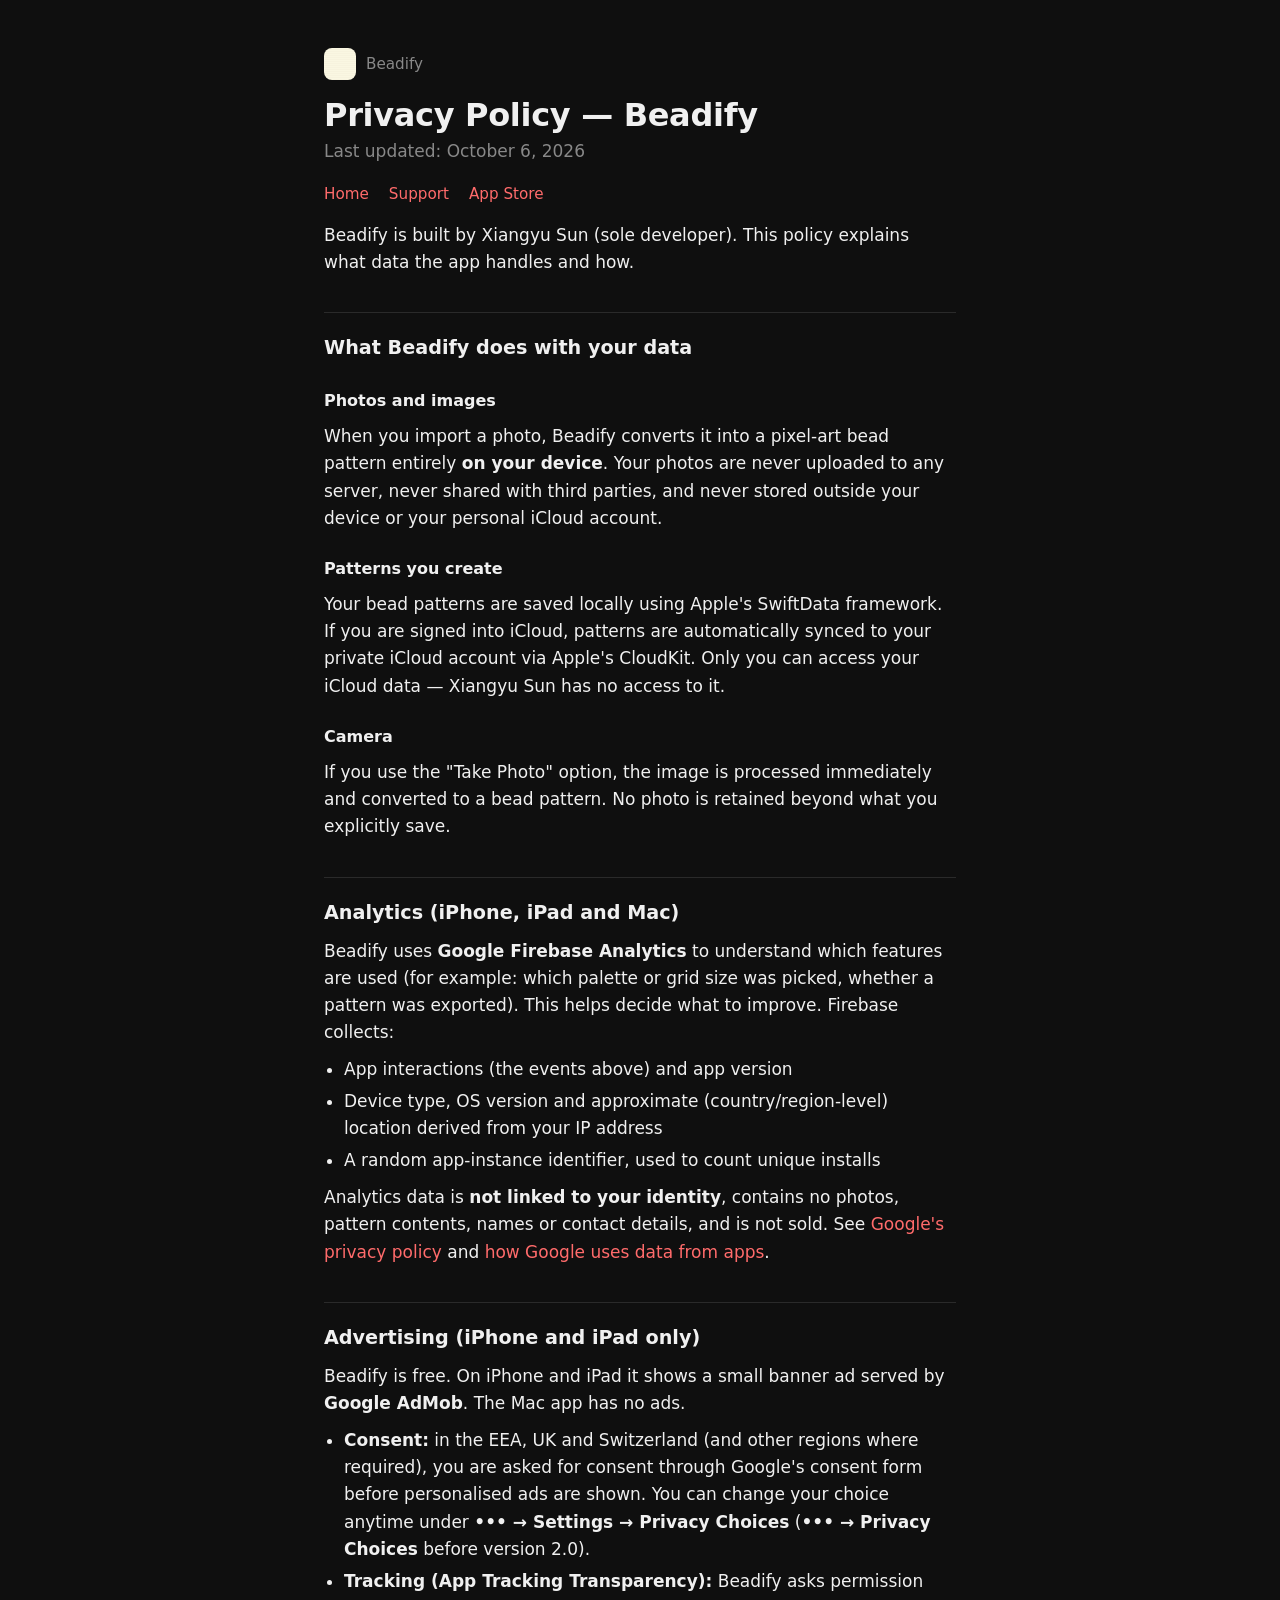
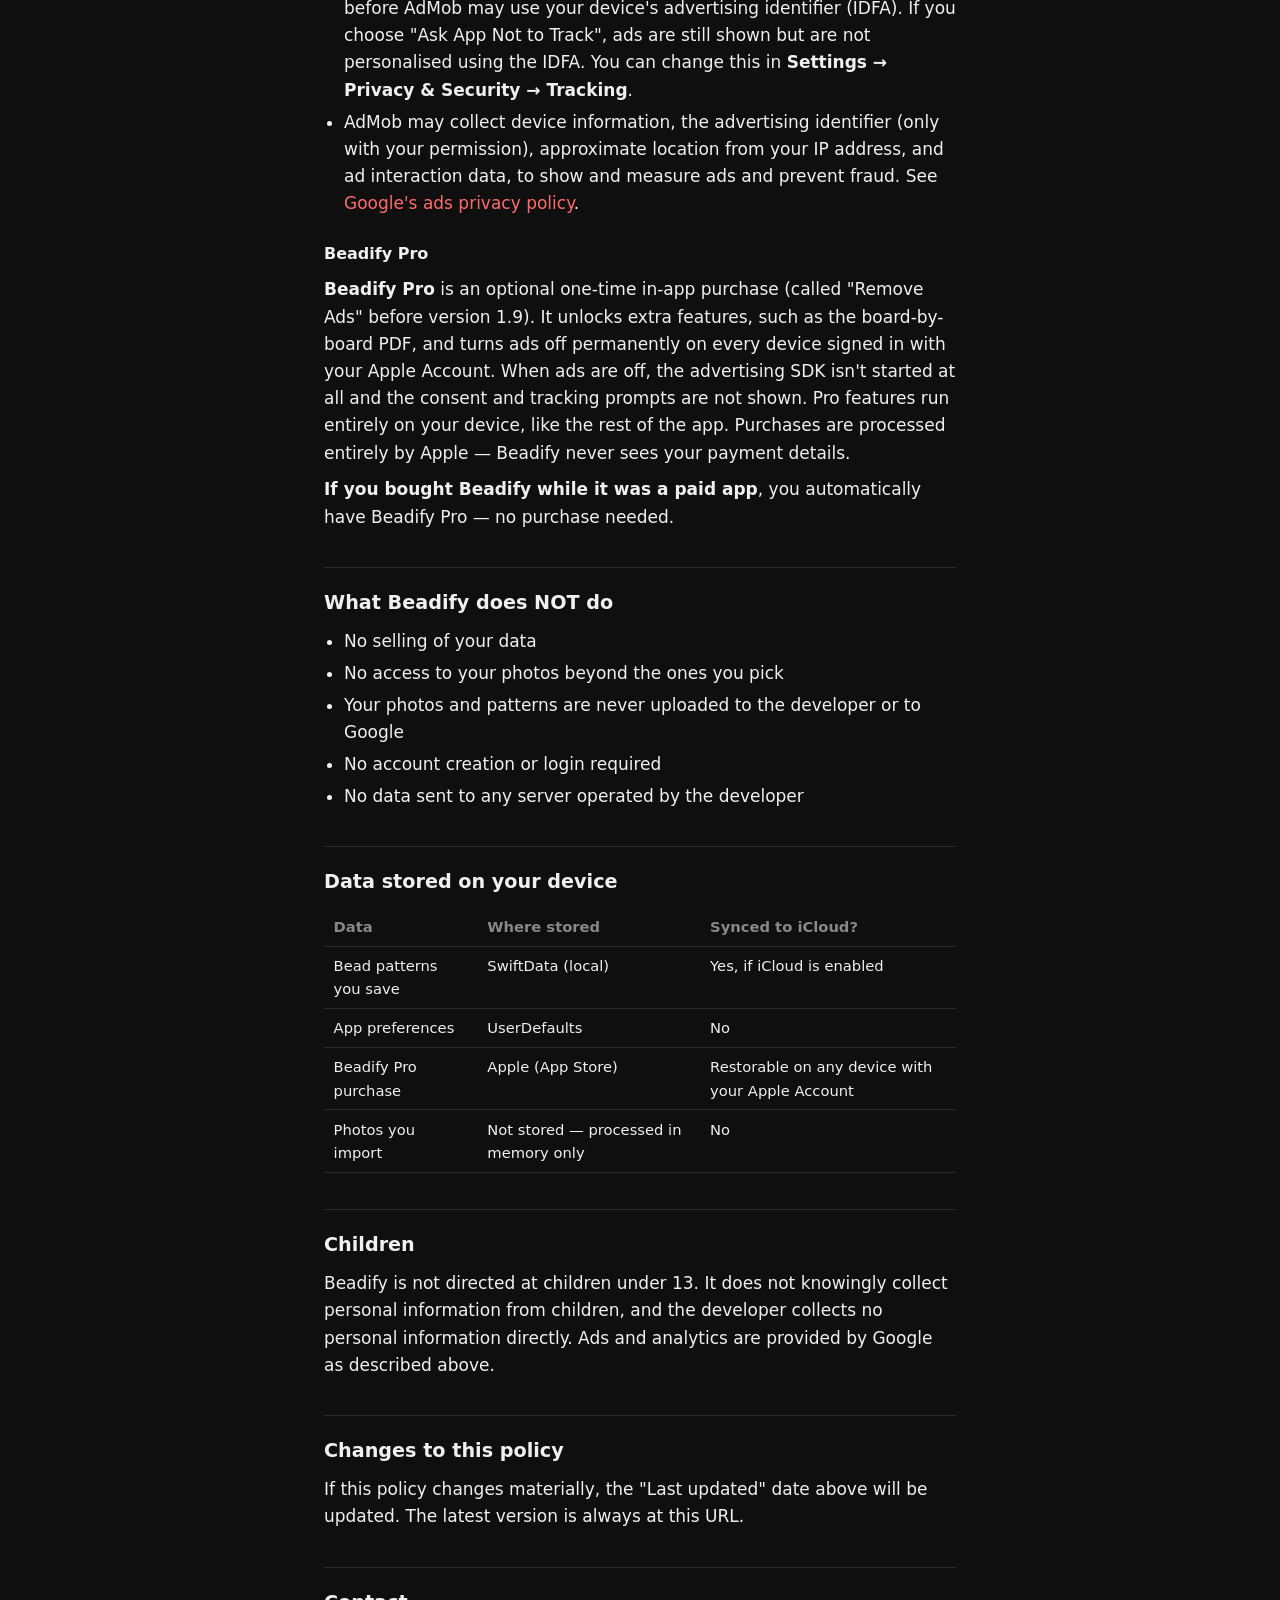
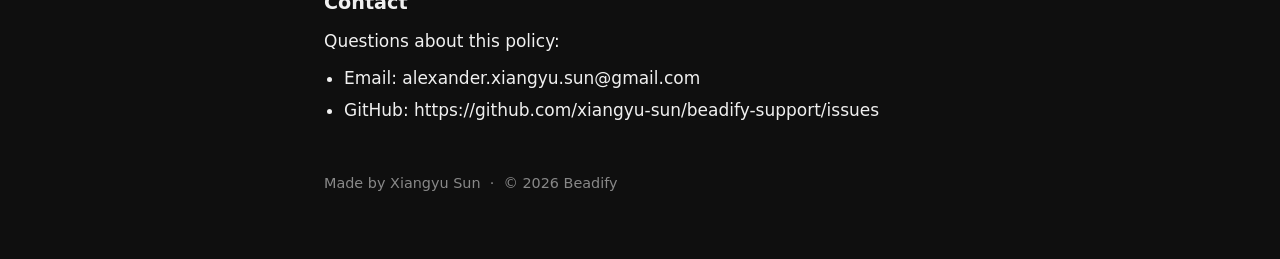
==== privacy.html @ 418a5d2a "Update site from appsites@5a62b8dce87d58cd8eaa37447b63a1c0fe3272af" ====
<!DOCTYPE html>
<!-- Generated by xiangyu-sun/appsites from apps/beadify/. Edit there, not here. -->
<html lang="en">
<head>
  <meta charset="UTF-8">
  <meta name="viewport" content="width=device-width, initial-scale=1.0">
  <title>Privacy Policy — Beadify</title>
  <link rel="icon" href="assets/icon.svg">
  <link rel="apple-touch-icon" href="assets/icon.svg">
  <meta name="apple-itunes-app" content="app-id=6762097815">
  <link rel="stylesheet" href="style.css">
  <style>
:root {
      color-scheme: dark;
      --font: -apple-system, BlinkMacSystemFont, "Segoe UI", system-ui, sans-serif;
      --heading-weight: 700;
      --title-accent: var(--accent);
      --accent: #FF6B6B; --accent2: #4ECDC4; --bg: #0f0f0f; --surface: #1a1a1a; --border: #2a2a2a; --text: #f0f0f0; --muted: #888; --hover: #222; --radius: 16px; --icon-shadow: 0 8px 32px rgba(0,0,0,0.4); --shot-border: 1px solid; --shot-shadow: none;
    }

  </style>

</head>
<body>
<main class="doc">
<header>
  <a class="doc-app" href="index.html"><img src="assets/icon.svg" alt="">Beadify</a>
  <h1>Privacy Policy — Beadify</h1>
  <p>Last updated: October 6, 2026</p>
  <nav>
    <a href="index.html">Home</a>
    <a href="https://github.com/xiangyu-sun/beadify-support/issues">Support</a>
    <a href="https://apps.apple.com/app/id6762097815">App Store</a>
  </nav>
</header>

<p>Beadify is built by Xiangyu Sun (sole developer). This policy explains what data the app handles and how.</p>
<hr />
<h2>What Beadify does with your data</h2>
<h3>Photos and images</h3>
<p>When you import a photo, Beadify converts it into a pixel-art bead pattern entirely <strong>on your device</strong>. Your photos are never uploaded to any server, never shared with third parties, and never stored outside your device or your personal iCloud account.</p>
<h3>Patterns you create</h3>
<p>Your bead patterns are saved locally using Apple's SwiftData framework. If you are signed into iCloud, patterns are automatically synced to your private iCloud account via Apple's CloudKit. Only you can access your iCloud data — Xiangyu Sun has no access to it.</p>
<h3>Camera</h3>
<p>If you use the "Take Photo" option, the image is processed immediately and converted to a bead pattern. No photo is retained beyond what you explicitly save.</p>
<hr />
<h2>Analytics (iPhone, iPad and Mac)</h2>
<p>Beadify uses <strong>Google Firebase Analytics</strong> to understand which features are used (for example: which palette or grid size was picked, whether a pattern was exported). This helps decide what to improve. Firebase collects:</p>
<ul>
<li>App interactions (the events above) and app version</li>
<li>Device type, OS version and approximate (country/region-level) location derived from your IP address</li>
<li>A random app-instance identifier, used to count unique installs</li>
</ul>
<p>Analytics data is <strong>not linked to your identity</strong>, contains no photos, pattern contents, names or contact details, and is not sold. See <a href="https://policies.google.com/privacy">Google's privacy policy</a> and <a href="https://policies.google.com/technologies/partner-sites">how Google uses data from apps</a>.</p>
<h2>Advertising (iPhone and iPad only)</h2>
<p>Beadify is free. On iPhone and iPad it shows a small banner ad served by <strong>Google AdMob</strong>. The Mac app has no ads.</p>
<ul>
<li><strong>Consent:</strong> in the EEA, UK and Switzerland (and other regions where required), you are asked for consent through Google's consent form before personalised ads are shown. You can change your choice anytime under <strong>••• → Settings → Privacy Choices</strong> (<strong>••• → Privacy Choices</strong> before version 2.0).</li>
<li><strong>Tracking (App Tracking Transparency):</strong> Beadify asks permission before AdMob may use your device's advertising identifier (IDFA). If you choose "Ask App Not to Track", ads are still shown but are not personalised using the IDFA. You can change this in <strong>Settings → Privacy &amp; Security → Tracking</strong>.</li>
<li>AdMob may collect device information, the advertising identifier (only with your permission), approximate location from your IP address, and ad interaction data, to show and measure ads and prevent fraud. See <a href="https://policies.google.com/technologies/ads">Google's ads privacy policy</a>.</li>
</ul>
<h3>Beadify Pro</h3>
<p><strong>Beadify Pro</strong> is an optional one-time in-app purchase (called "Remove Ads" before version 1.9). It unlocks extra features, such as the board-by-board PDF, and turns ads off permanently on every device signed in with your Apple Account. When ads are off, the advertising SDK isn't started at all and the consent and tracking prompts are not shown. Pro features run entirely on your device, like the rest of the app. Purchases are processed entirely by Apple — Beadify never sees your payment details.</p>
<p><strong>If you bought Beadify while it was a paid app</strong>, you automatically have Beadify Pro — no purchase needed.</p>
<hr />
<h2>What Beadify does NOT do</h2>
<ul>
<li>No selling of your data</li>
<li>No access to your photos beyond the ones you pick</li>
<li>Your photos and patterns are never uploaded to the developer or to Google</li>
<li>No account creation or login required</li>
<li>No data sent to any server operated by the developer</li>
</ul>
<hr />
<h2>Data stored on your device</h2>
<table>
<thead>
<tr>
<th>Data</th>
<th>Where stored</th>
<th>Synced to iCloud?</th>
</tr>
</thead>
<tbody>
<tr>
<td>Bead patterns you save</td>
<td>SwiftData (local)</td>
<td>Yes, if iCloud is enabled</td>
</tr>
<tr>
<td>App preferences</td>
<td>UserDefaults</td>
<td>No</td>
</tr>
<tr>
<td>Beadify Pro purchase</td>
<td>Apple (App Store)</td>
<td>Restorable on any device with your Apple Account</td>
</tr>
<tr>
<td>Photos you import</td>
<td>Not stored — processed in memory only</td>
<td>No</td>
</tr>
</tbody>
</table>
<hr />
<h2>Children</h2>
<p>Beadify is not directed at children under 13. It does not knowingly collect personal information from children, and the developer collects no personal information directly. Ads and analytics are provided by Google as described above.</p>
<hr />
<h2>Changes to this policy</h2>
<p>If this policy changes materially, the "Last updated" date above will be updated. The latest version is always at this URL.</p>
<hr />
<h2>Contact</h2>
<p>Questions about this policy:</p>
<ul>
<li>Email: alexander.xiangyu.sun@gmail.com</li>
<li>GitHub: https://github.com/xiangyu-sun/beadify-support/issues</li>
</ul>
<footer>Made by Xiangyu Sun &nbsp;·&nbsp; © 2026 Beadify</footer>
</main>
</body>
</html>
---- style.css ----
/* Shared stylesheet for every app site. Generated by xiangyu-sun/appsites — edit templates/style.css there.
   Colours come from each app's theme in app.yml, written as custom properties in the page <head>. */
*, *::before, *::after { box-sizing: border-box; margin: 0; padding: 0; }

body {
  font-family: var(--font);
  background: var(--bg);
  color: var(--text);
  line-height: 1.6;
}

a { color: var(--accent); text-decoration: none; }
a:hover { text-decoration: underline; }

/* ── Hero ── */
.hero { max-width: 900px; margin: 0 auto; padding: 80px 24px 60px; text-align: center; }
.app-icon {
  width: 120px; height: 120px; border-radius: 27px;
  margin: 0 auto 24px; display: block;
  box-shadow: var(--icon-shadow);
}
.hero h1 { font-size: clamp(2rem, 5vw, 3rem); font-weight: var(--heading-weight); letter-spacing: -0.02em; margin-bottom: 12px; }
.hero h1 span { color: var(--title-accent); }
.hero p { font-size: 1.2rem; color: var(--muted); max-width: 580px; margin: 0 auto 36px; }

.badges { display: flex; gap: 16px; justify-content: center; flex-wrap: wrap; margin-bottom: 16px; }
.badge-btn {
  display: inline-flex; align-items: center; gap: 10px;
  background: var(--surface); border: 1px solid var(--border); border-radius: 12px;
  padding: 12px 20px; font-size: 0.9rem; color: var(--text);
  transition: border-color 0.2s, background 0.2s;
}
.badge-btn:hover { border-color: var(--accent); background: var(--hover); text-decoration: none; }
.badge-btn svg { flex-shrink: 0; }
.badges.filled .badge-btn { background: var(--accent); border-color: var(--accent); color: #fff; font-weight: 600; font-size: 0.95rem; }
.badge-btn.soon, .badges.filled .badge-btn.soon { background: var(--muted); border-color: var(--muted); color: #fff; cursor: default; }

.trust {
  display: inline-flex; align-items: center; gap: 6px;
  font-size: 0.85rem; color: var(--muted); margin-top: 8px;
}

/* ── Screenshots ── */
.screenshots { max-width: 1100px; margin: 0 auto; padding: 0 24px 80px; }
.screenshots-grid { display: grid; grid-template-columns: repeat(auto-fit, minmax(220px, 1fr)); gap: 16px; }
.screenshots-grid img {
  width: 100%; display: block; border-radius: var(--radius);
  border: var(--shot-border); box-shadow: var(--shot-shadow);
}

/* ── Feature grids ── */
.band { background: var(--surface); border-top: 1px solid var(--border); border-bottom: 1px solid var(--border); }
.grid {
  max-width: 900px; margin: 0 auto; padding: 80px 24px;
  display: grid; grid-template-columns: repeat(auto-fit, minmax(260px, 1fr)); gap: 40px;
}
.grid > h2 { font-size: 1.8rem; font-weight: var(--heading-weight); grid-column: 1 / -1; text-align: center; margin-bottom: -8px; }
.grid > .lead { grid-column: 1 / -1; text-align: center; color: var(--muted); margin-top: -24px; }
.feature h3 { font-size: 1.1rem; font-weight: 600; margin-bottom: 8px; display: flex; align-items: center; gap: 8px; }
.feature h3 .icon { font-size: 1.3rem; }
.feature p { color: var(--muted); font-size: 0.95rem; }

/* ── Chip sections ── */
.section { max-width: 900px; margin: 0 auto; padding: 80px 24px; text-align: center; }
.section h2 { font-size: 1.8rem; font-weight: var(--heading-weight); margin-bottom: 12px; }
.section > p { color: var(--muted); margin-bottom: 40px; }
.section > p.after { margin: 32px 0 0; font-size: 0.9rem; }
.chip-list { display: flex; flex-wrap: wrap; gap: 12px; justify-content: center; }
.chip {
  background: var(--surface); border: 1px solid var(--border); border-radius: 100px;
  padding: 8px 18px; font-size: 0.9rem; font-weight: 500;
}
.chip span { color: var(--muted); font-weight: 400; }

/* ── CTA ── */
.cta { max-width: 900px; margin: 0 auto; padding: 80px 24px; text-align: center; }
.cta h2 { font-size: 2rem; font-weight: var(--heading-weight); margin-bottom: 12px; }
.cta p { color: var(--muted); margin-bottom: 36px; }
.cta p:last-child { margin-bottom: 0; }

/* ── Footer ── */
footer { border-top: 1px solid var(--border); padding: 32px 24px; text-align: center; font-size: 0.85rem; color: var(--muted); }
footer a { color: var(--muted); }
footer a:hover { color: var(--text); }
.footer-links { display: flex; gap: 24px; justify-content: center; flex-wrap: wrap; margin-bottom: 16px; }

/* ── Document pages (privacy policy, support) ── */
.doc { max-width: 42rem; margin: 0 auto; padding: 3rem 1.25rem 4rem; font-size: 17px; line-height: 1.6; }
.doc header { margin-bottom: 1rem; }
.doc header .doc-app { display: inline-flex; align-items: center; gap: 10px; color: var(--muted); font-size: .95rem; margin-bottom: 1rem; }
.doc header .doc-app img { width: 32px; height: 32px; border-radius: 8px; }
.doc header p { color: var(--muted); margin-top: .25rem; }
.doc nav { font-size: .95rem; margin-top: 1rem; display: flex; gap: 1.25rem; flex-wrap: wrap; }
.doc h1 { font-size: 2rem; line-height: 1.2; letter-spacing: -.01em; font-weight: var(--heading-weight); }
.doc h2 { font-size: 1.2rem; margin: 2.25rem 0 .5rem; padding-top: 1.25rem; border-top: 1px solid var(--border); }
.doc h3 { font-size: 1rem; margin: 1.5rem 0 .25rem; }
.doc p, .doc ul, .doc ol, .doc table, .doc blockquote { margin: .6rem 0; }
.doc ul, .doc ol { padding-left: 1.25rem; }
.doc li { margin: .3rem 0; }
.doc hr { display: none; }
.doc blockquote { border: 1px solid var(--border); border-radius: 12px; padding: 1rem 1.25rem; margin: 1.5rem 0; background: var(--surface); }
.doc blockquote p { margin: 0; }
.doc table { border-collapse: collapse; width: 100%; font-size: .92rem; display: block; overflow-x: auto; }
.doc th, .doc td { text-align: left; padding: .45rem .6rem; border-bottom: 1px solid var(--border); vertical-align: top; }
.doc th { color: var(--muted); font-weight: 600; }
.doc code { font-size: .9em; }
.doc footer { border-top: none; padding: 0; text-align: left; margin-top: 3rem; font-size: .9rem; }
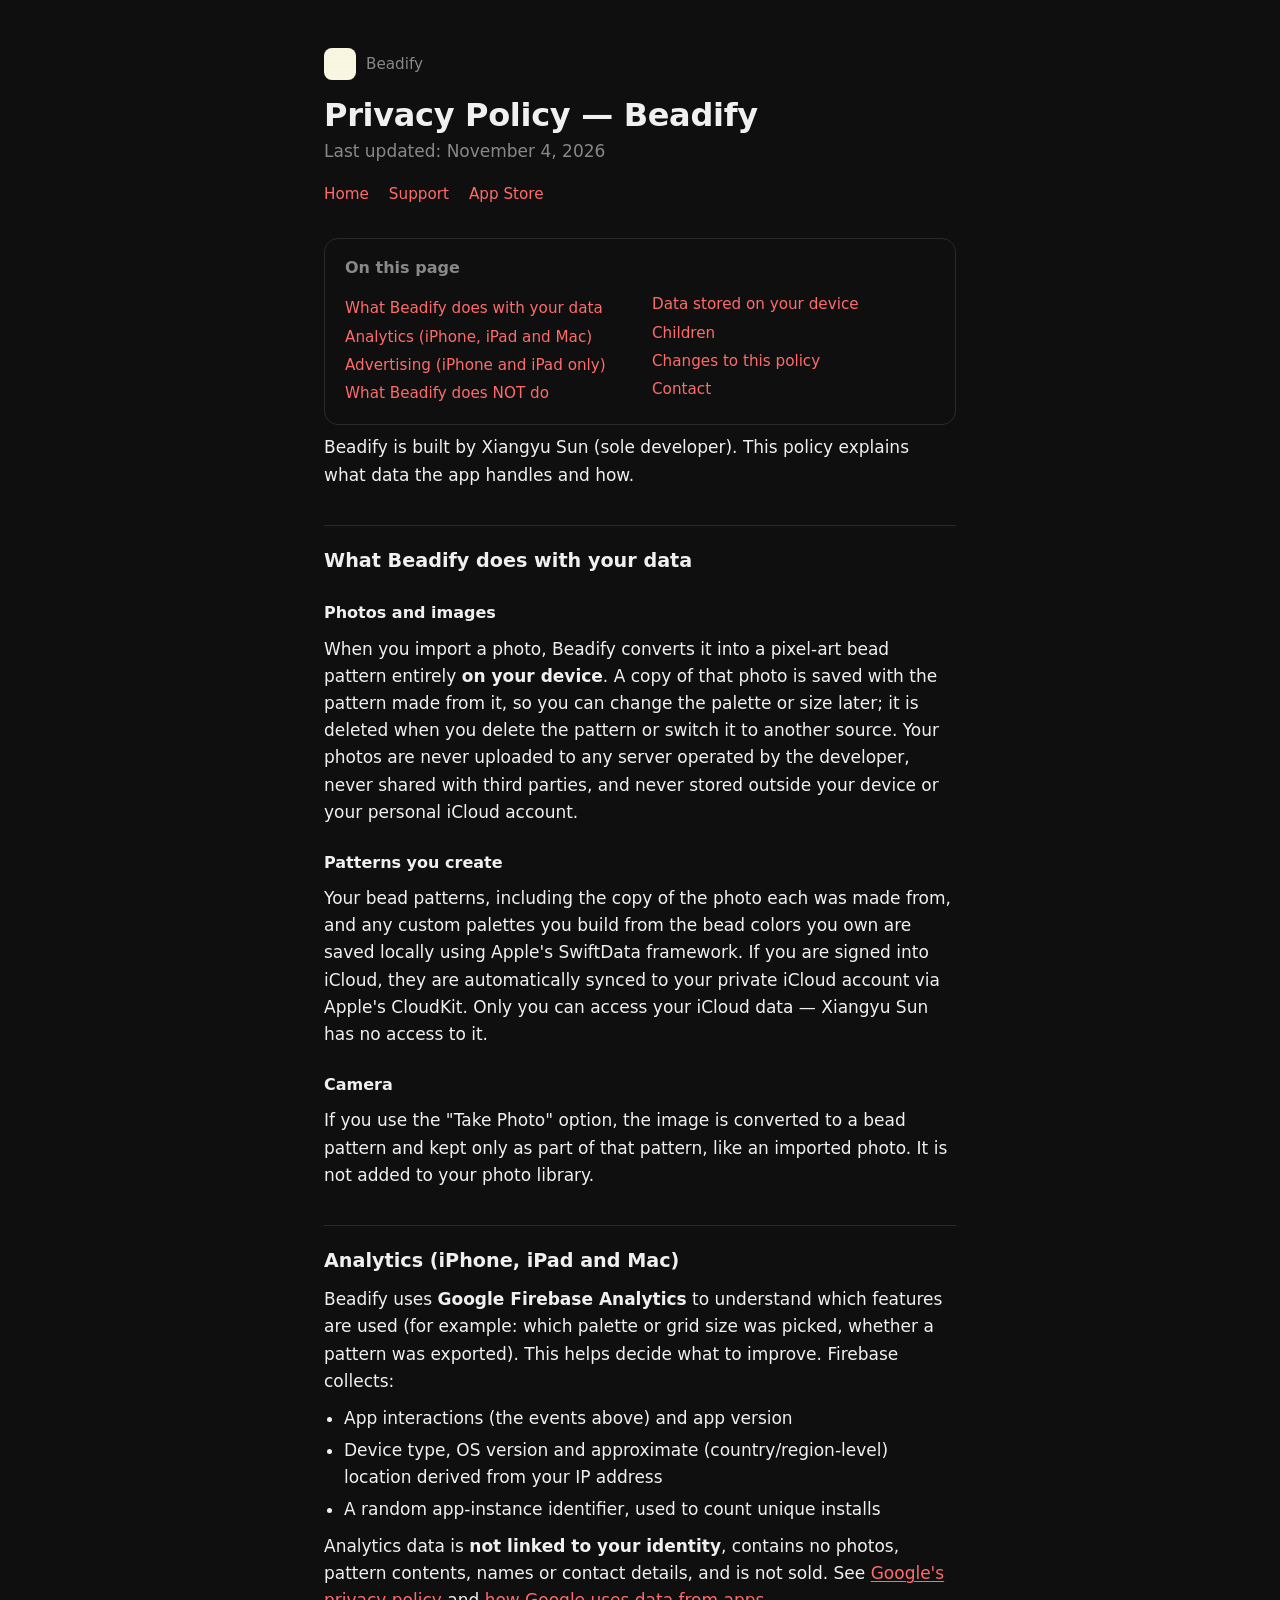
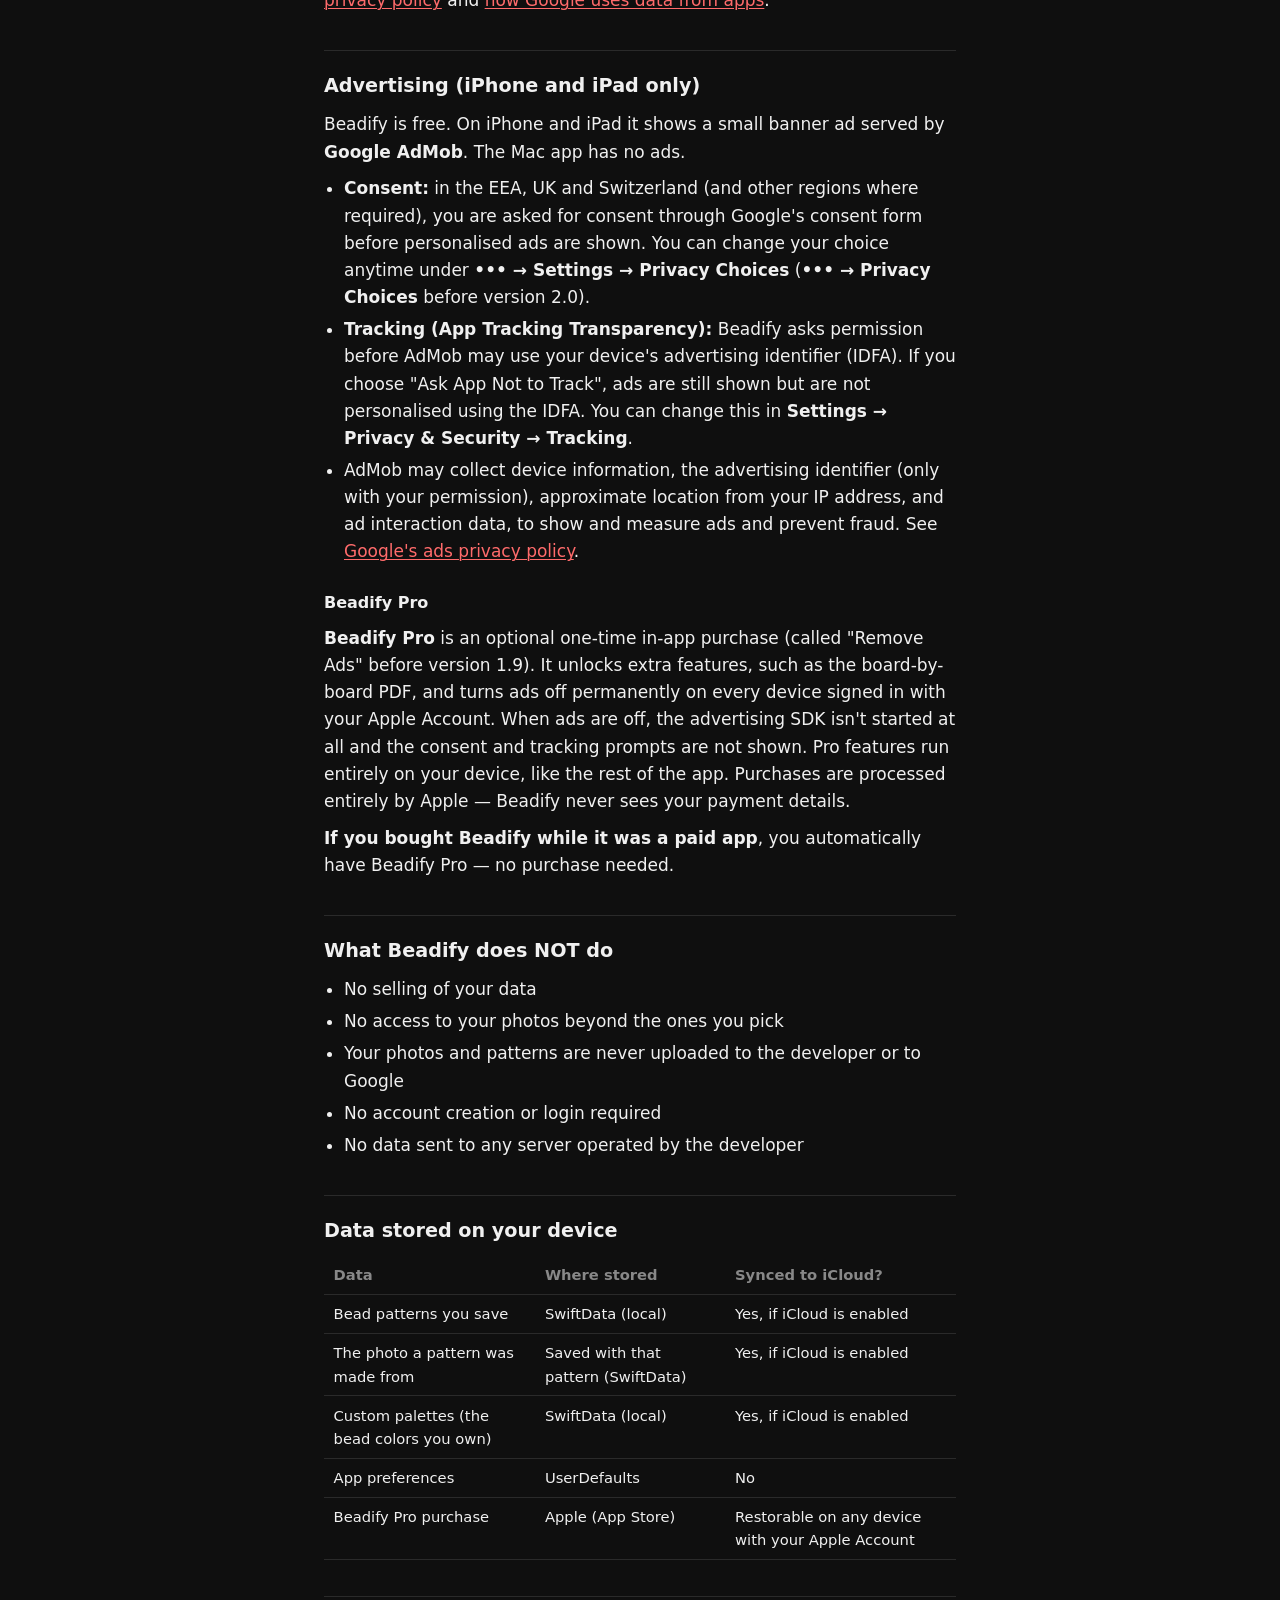
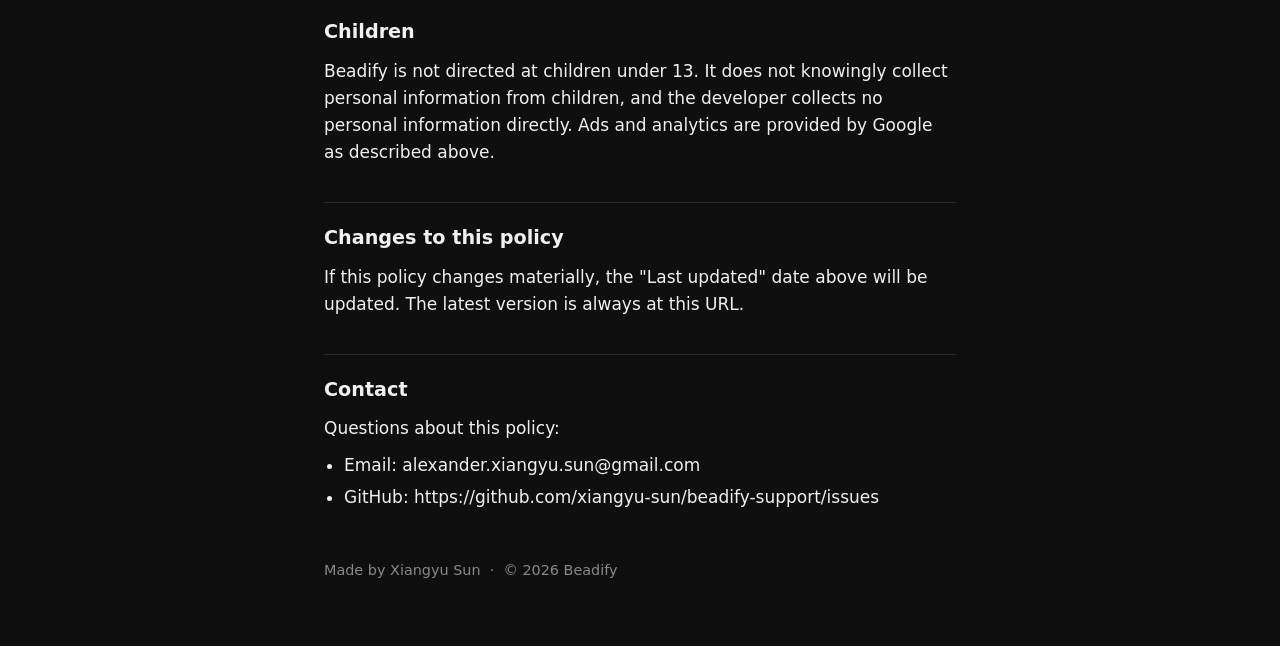
==== commit 31f538c0: "Update site from appsites@6c51943909eb49a85ed76434f6fea8b1d79eafd8" ====
--- a/privacy.html
+++ b/privacy.html
@@ -5,9 +5,23 @@
   <meta charset="UTF-8">
   <meta name="viewport" content="width=device-width, initial-scale=1.0">
   <title>Privacy Policy — Beadify</title>
-  <link rel="icon" href="assets/icon.svg">
-  <link rel="apple-touch-icon" href="assets/icon.svg">
+  <meta name="description" content="What Beadify does and doesn’t do with your data.">
+  <link rel="canonical" href="https://xiangyu-sun.github.io/beadify-support/privacy.html">
+  <meta property="og:type" content="website">
+  <meta property="og:locale" content="en_US">
+  <meta property="og:site_name" content="Beadify">
+  <meta property="og:title" content="Privacy Policy — Beadify">
+  <meta property="og:description" content="What Beadify does and doesn’t do with your data.">
+  <meta property="og:url" content="https://xiangyu-sun.github.io/beadify-support/privacy.html">
+  <meta property="og:image" content="https://xiangyu-sun.github.io/beadify-support/assets/social-card.jpg">
+  <meta property="og:image:width" content="1200">
+  <meta property="og:image:height" content="630">
+  <meta property="og:image:alt" content="Beadify – Pixel Bead Art Maker">
+  <meta name="twitter:card" content="summary_large_image">
+  <link rel="icon" href="assets/icon.svg" type="image/svg+xml">
+  <link rel="apple-touch-icon" href="assets/icon-512.png">
   <meta name="apple-itunes-app" content="app-id=6762097815">
+  <meta name="theme-color" content="#0f0f0f">
   <link rel="stylesheet" href="style.css">
   <style>
 :root {
@@ -15,36 +29,54 @@
       --font: -apple-system, BlinkMacSystemFont, "Segoe UI", system-ui, sans-serif;
       --heading-weight: 700;
       --title-accent: var(--accent);
-      --accent: #FF6B6B; --accent2: #4ECDC4; --bg: #0f0f0f; --surface: #1a1a1a; --border: #2a2a2a; --text: #f0f0f0; --muted: #888; --hover: #222; --radius: 16px; --icon-shadow: 0 8px 32px rgba(0,0,0,0.4); --shot-border: 1px solid; --shot-shadow: none;
+      --accent: #FF6B6B; --accent2: #4ECDC4; --bg: #0f0f0f; --surface: #1a1a1a; --border: #2a2a2a; --text: #f0f0f0; --muted: #888; --hover: #222; --radius: 16px; --icon-shadow: 0 8px 32px rgba(0,0,0,0.4); --shot-border: 1px solid #2a2a2a; --shot-shadow: none;
     }
 
   </style>
 
 </head>
 <body>
-<main class="doc">
+  <a class="skip-link" href="#main">Skip to content</a>
+
+<div class="doc">
 <header>
-  <a class="doc-app" href="index.html"><img src="assets/icon.svg" alt="">Beadify</a>
+  <a class="doc-app" href="index.html"><img src="assets/icon.svg" alt="" width="32" height="32">Beadify</a>
   <h1>Privacy Policy — Beadify</h1>
-  <p>Last updated: October 6, 2026</p>
-  <nav>
+  <p>Last updated: November 4, 2026</p>
+  <nav aria-label="Beadify">
     <a href="index.html">Home</a>
-    <a href="https://github.com/xiangyu-sun/beadify-support/issues">Support</a>
+    <a href="support.html">Support</a>
     <a href="https://apps.apple.com/app/id6762097815">App Store</a>
   </nav>
 </header>
 
+<main id="main">
+
+<nav class="toc" aria-labelledby="toc-title">
+  <h2 id="toc-title">On this page</h2>
+  <ul>
+    <li><a href="#what-beadify-does-with-your-data">What Beadify does with your data</a></li>
+    <li><a href="#analytics-iphone-ipad-and-mac">Analytics (iPhone, iPad and Mac)</a></li>
+    <li><a href="#advertising-iphone-and-ipad-only">Advertising (iPhone and iPad only)</a></li>
+    <li><a href="#what-beadify-does-not-do">What Beadify does NOT do</a></li>
+    <li><a href="#data-stored-on-your-device">Data stored on your device</a></li>
+    <li><a href="#children">Children</a></li>
+    <li><a href="#changes-to-this-policy">Changes to this policy</a></li>
+    <li><a href="#contact">Contact</a></li>
+  </ul>
+</nav>
+
 <p>Beadify is built by Xiangyu Sun (sole developer). This policy explains what data the app handles and how.</p>
 <hr />
-<h2>What Beadify does with your data</h2>
-<h3>Photos and images</h3>
-<p>When you import a photo, Beadify converts it into a pixel-art bead pattern entirely <strong>on your device</strong>. Your photos are never uploaded to any server, never shared with third parties, and never stored outside your device or your personal iCloud account.</p>
-<h3>Patterns you create</h3>
-<p>Your bead patterns are saved locally using Apple's SwiftData framework. If you are signed into iCloud, patterns are automatically synced to your private iCloud account via Apple's CloudKit. Only you can access your iCloud data — Xiangyu Sun has no access to it.</p>
-<h3>Camera</h3>
-<p>If you use the "Take Photo" option, the image is processed immediately and converted to a bead pattern. No photo is retained beyond what you explicitly save.</p>
+<h2 id="what-beadify-does-with-your-data">What Beadify does with your data</h2>
+<h3 id="photos-and-images">Photos and images</h3>
+<p>When you import a photo, Beadify converts it into a pixel-art bead pattern entirely <strong>on your device</strong>. A copy of that photo is saved with the pattern made from it, so you can change the palette or size later; it is deleted when you delete the pattern or switch it to another source. Your photos are never uploaded to any server operated by the developer, never shared with third parties, and never stored outside your device or your personal iCloud account.</p>
+<h3 id="patterns-you-create">Patterns you create</h3>
+<p>Your bead patterns, including the copy of the photo each was made from, and any custom palettes you build from the bead colors you own are saved locally using Apple's SwiftData framework. If you are signed into iCloud, they are automatically synced to your private iCloud account via Apple's CloudKit. Only you can access your iCloud data — Xiangyu Sun has no access to it.</p>
+<h3 id="camera">Camera</h3>
+<p>If you use the "Take Photo" option, the image is converted to a bead pattern and kept only as part of that pattern, like an imported photo. It is not added to your photo library.</p>
 <hr />
-<h2>Analytics (iPhone, iPad and Mac)</h2>
+<h2 id="analytics-iphone-ipad-and-mac">Analytics (iPhone, iPad and Mac)</h2>
 <p>Beadify uses <strong>Google Firebase Analytics</strong> to understand which features are used (for example: which palette or grid size was picked, whether a pattern was exported). This helps decide what to improve. Firebase collects:</p>
 <ul>
 <li>App interactions (the events above) and app version</li>
@@ -52,18 +84,18 @@
 <li>A random app-instance identifier, used to count unique installs</li>
 </ul>
 <p>Analytics data is <strong>not linked to your identity</strong>, contains no photos, pattern contents, names or contact details, and is not sold. See <a href="https://policies.google.com/privacy">Google's privacy policy</a> and <a href="https://policies.google.com/technologies/partner-sites">how Google uses data from apps</a>.</p>
-<h2>Advertising (iPhone and iPad only)</h2>
+<h2 id="advertising-iphone-and-ipad-only">Advertising (iPhone and iPad only)</h2>
 <p>Beadify is free. On iPhone and iPad it shows a small banner ad served by <strong>Google AdMob</strong>. The Mac app has no ads.</p>
 <ul>
 <li><strong>Consent:</strong> in the EEA, UK and Switzerland (and other regions where required), you are asked for consent through Google's consent form before personalised ads are shown. You can change your choice anytime under <strong>••• → Settings → Privacy Choices</strong> (<strong>••• → Privacy Choices</strong> before version 2.0).</li>
 <li><strong>Tracking (App Tracking Transparency):</strong> Beadify asks permission before AdMob may use your device's advertising identifier (IDFA). If you choose "Ask App Not to Track", ads are still shown but are not personalised using the IDFA. You can change this in <strong>Settings → Privacy &amp; Security → Tracking</strong>.</li>
 <li>AdMob may collect device information, the advertising identifier (only with your permission), approximate location from your IP address, and ad interaction data, to show and measure ads and prevent fraud. See <a href="https://policies.google.com/technologies/ads">Google's ads privacy policy</a>.</li>
 </ul>
-<h3>Beadify Pro</h3>
+<h3 id="beadify-pro">Beadify Pro</h3>
 <p><strong>Beadify Pro</strong> is an optional one-time in-app purchase (called "Remove Ads" before version 1.9). It unlocks extra features, such as the board-by-board PDF, and turns ads off permanently on every device signed in with your Apple Account. When ads are off, the advertising SDK isn't started at all and the consent and tracking prompts are not shown. Pro features run entirely on your device, like the rest of the app. Purchases are processed entirely by Apple — Beadify never sees your payment details.</p>
 <p><strong>If you bought Beadify while it was a paid app</strong>, you automatically have Beadify Pro — no purchase needed.</p>
 <hr />
-<h2>What Beadify does NOT do</h2>
+<h2 id="what-beadify-does-not-do">What Beadify does NOT do</h2>
 <ul>
 <li>No selling of your data</li>
 <li>No access to your photos beyond the ones you pick</li>
@@ -72,7 +104,7 @@
 <li>No data sent to any server operated by the developer</li>
 </ul>
 <hr />
-<h2>Data stored on your device</h2>
+<h2 id="data-stored-on-your-device">Data stored on your device</h2>
 <table>
 <thead>
 <tr>
@@ -88,6 +120,16 @@
 <td>Yes, if iCloud is enabled</td>
 </tr>
 <tr>
+<td>The photo a pattern was made from</td>
+<td>Saved with that pattern (SwiftData)</td>
+<td>Yes, if iCloud is enabled</td>
+</tr>
+<tr>
+<td>Custom palettes (the bead colors you own)</td>
+<td>SwiftData (local)</td>
+<td>Yes, if iCloud is enabled</td>
+</tr>
+<tr>
 <td>App preferences</td>
 <td>UserDefaults</td>
 <td>No</td>
@@ -97,27 +139,23 @@
 <td>Apple (App Store)</td>
 <td>Restorable on any device with your Apple Account</td>
 </tr>
-<tr>
-<td>Photos you import</td>
-<td>Not stored — processed in memory only</td>
-<td>No</td>
-</tr>
 </tbody>
 </table>
 <hr />
-<h2>Children</h2>
+<h2 id="children">Children</h2>
 <p>Beadify is not directed at children under 13. It does not knowingly collect personal information from children, and the developer collects no personal information directly. Ads and analytics are provided by Google as described above.</p>
 <hr />
-<h2>Changes to this policy</h2>
+<h2 id="changes-to-this-policy">Changes to this policy</h2>
 <p>If this policy changes materially, the "Last updated" date above will be updated. The latest version is always at this URL.</p>
 <hr />
-<h2>Contact</h2>
+<h2 id="contact">Contact</h2>
 <p>Questions about this policy:</p>
 <ul>
 <li>Email: alexander.xiangyu.sun@gmail.com</li>
 <li>GitHub: https://github.com/xiangyu-sun/beadify-support/issues</li>
 </ul>
+</main>
 <footer>Made by Xiangyu Sun &nbsp;·&nbsp; © 2026 Beadify</footer>
-</main>
+</div>
 </body>
 </html>
--- a/style.css
+++ b/style.css
@@ -9,8 +9,22 @@
   line-height: 1.6;
 }
 
-a { color: var(--accent); text-decoration: none; }
+a { color: var(--link, var(--accent)); text-decoration: none; }
 a:hover { text-decoration: underline; }
+:focus-visible { outline: 2px solid var(--link, var(--accent)); outline-offset: 3px; border-radius: 4px; }
+img { max-width: 100%; height: auto; }
+
+.visually-hidden {
+  position: absolute; width: 1px; height: 1px; padding: 0; margin: -1px;
+  overflow: hidden; clip: rect(0 0 0 0); white-space: nowrap; border: 0;
+}
+
+.skip-link {
+  position: absolute; left: 12px; top: -48px; z-index: 10;
+  background: var(--surface); color: var(--text); border: 1px solid var(--border);
+  padding: 8px 14px; border-radius: 8px; transition: top .15s;
+}
+.skip-link:focus { top: 12px; }
 
 /* ── Hero ── */
 .hero { max-width: 900px; margin: 0 auto; padding: 80px 24px 60px; text-align: center; }
@@ -20,7 +34,9 @@
   box-shadow: var(--icon-shadow);
 }
 .hero h1 { font-size: clamp(2rem, 5vw, 3rem); font-weight: var(--heading-weight); letter-spacing: -0.02em; margin-bottom: 12px; }
-.hero h1 span { color: var(--title-accent); }
+.hero h1 .title-accent { color: var(--title-accent); }
+.hero h1, .section h2, .cta h2, .grid > h2 { text-wrap: balance; }
+.hero p, .section > p, .cta p { text-wrap: pretty; }
 .hero p { font-size: 1.2rem; color: var(--muted); max-width: 580px; margin: 0 auto 36px; }
 
 .badges { display: flex; gap: 16px; justify-content: center; flex-wrap: wrap; margin-bottom: 16px; }
@@ -32,12 +48,12 @@
 }
 .badge-btn:hover { border-color: var(--accent); background: var(--hover); text-decoration: none; }
 .badge-btn svg { flex-shrink: 0; }
-.badges.filled .badge-btn { background: var(--accent); border-color: var(--accent); color: #fff; font-weight: 600; font-size: 0.95rem; }
-.badge-btn.soon, .badges.filled .badge-btn.soon { background: var(--muted); border-color: var(--muted); color: #fff; cursor: default; }
+.badges.filled .badge-btn { background: var(--link, var(--accent)); border-color: var(--link, var(--accent)); color: #fff; font-weight: 600; font-size: 0.95rem; }
+.badge-btn.soon, .badges.filled .badge-btn.soon { background: var(--muted); border-color: var(--muted); color: var(--bg); cursor: default; }
 
-.trust {
+.hero p.trust {
   display: inline-flex; align-items: center; gap: 6px;
-  font-size: 0.85rem; color: var(--muted); margin-top: 8px;
+  font-size: 0.85rem; color: var(--muted); margin: 8px auto 0;
 }
 
 /* ── Screenshots ── */
@@ -47,6 +63,17 @@
   width: 100%; display: block; border-radius: var(--radius);
   border: var(--shot-border); box-shadow: var(--shot-shadow);
 }
+.screenshots-grid:focus-visible { outline-offset: 6px; }
+/* Phones: one swipeable row with the next screenshot peeking in, instead of a page-long stack. */
+@media (max-width: 699px) {
+  .screenshots { padding: 0 0 56px; }
+  .screenshots-grid {
+    display: flex; gap: 12px; overflow-x: auto; scroll-snap-type: x mandatory;
+    padding: 4px 24px 16px; scroll-padding: 0 24px; scrollbar-width: none;
+  }
+  .screenshots-grid::-webkit-scrollbar { display: none; }
+  .screenshots-grid img { flex: 0 0 75%; width: 75%; max-width: 340px; scroll-snap-align: center; }
+}
 
 /* ── Feature grids ── */
 .band { background: var(--surface); border-top: 1px solid var(--border); border-bottom: 1px solid var(--border); }
@@ -54,6 +81,7 @@
   max-width: 900px; margin: 0 auto; padding: 80px 24px;
   display: grid; grid-template-columns: repeat(auto-fit, minmax(260px, 1fr)); gap: 40px;
 }
+.grid.cols-3 { grid-template-columns: repeat(auto-fit, minmax(220px, 1fr)); }
 .grid > h2 { font-size: 1.8rem; font-weight: var(--heading-weight); grid-column: 1 / -1; text-align: center; margin-bottom: -8px; }
 .grid > .lead { grid-column: 1 / -1; text-align: center; color: var(--muted); margin-top: -24px; }
 .feature h3 { font-size: 1.1rem; font-weight: 600; margin-bottom: 8px; display: flex; align-items: center; gap: 8px; }
@@ -65,12 +93,31 @@
 .section h2 { font-size: 1.8rem; font-weight: var(--heading-weight); margin-bottom: 12px; }
 .section > p { color: var(--muted); margin-bottom: 40px; }
 .section > p.after { margin: 32px 0 0; font-size: 0.9rem; }
-.chip-list { display: flex; flex-wrap: wrap; gap: 12px; justify-content: center; }
+.section > p a, .cta p a { text-decoration: underline; text-underline-offset: 2px; }
+.chip-list { display: flex; flex-wrap: wrap; gap: 12px; justify-content: center; list-style: none; }
 .chip {
   background: var(--surface); border: 1px solid var(--border); border-radius: 100px;
   padding: 8px 18px; font-size: 0.9rem; font-weight: 500;
 }
 .chip span { color: var(--muted); font-weight: 400; }
+
+/* ── FAQ ── */
+.faq-list { text-align: left; max-width: 680px; margin: 0 auto; }
+.faq details { border-bottom: 1px solid var(--border); }
+.faq details:first-child { border-top: 1px solid var(--border); }
+.faq summary {
+  cursor: pointer; list-style: none; padding: 18px 32px 18px 0; position: relative;
+  font-weight: 600;
+}
+.faq summary::-webkit-details-marker { display: none; }
+.faq summary::after {
+  content: "+"; position: absolute; right: 4px; top: 50%; transform: translateY(-50%);
+  color: var(--muted); font-size: 1.3rem; font-weight: 400;
+}
+.faq details[open] summary::after { content: "−"; }
+.faq details > div { color: var(--muted); padding: 0 0 18px; }
+.faq details > div p + p { margin-top: .6rem; }
+.faq details a { text-decoration: underline; text-underline-offset: 2px; }
 
 /* ── CTA ── */
 .cta { max-width: 900px; margin: 0 auto; padding: 80px 24px; text-align: center; }
@@ -78,11 +125,22 @@
 .cta p { color: var(--muted); margin-bottom: 36px; }
 .cta p:last-child { margin-bottom: 0; }
 
+/* ── Help strip ── */
+.help-strip { max-width: 900px; margin: 0 auto; padding: 0 24px 48px; text-align: center; color: var(--muted); font-size: .95rem; }
+.help-strip a { text-decoration: underline; text-underline-offset: 2px; }
+.help-strip .english-note { font-size: .85rem; margin-top: 6px; }
+
 /* ── Footer ── */
 footer { border-top: 1px solid var(--border); padding: 32px 24px; text-align: center; font-size: 0.85rem; color: var(--muted); }
 footer a { color: var(--muted); }
 footer a:hover { color: var(--text); }
 .footer-links { display: flex; gap: 24px; justify-content: center; flex-wrap: wrap; margin-bottom: 16px; }
+.lang-switch { display: flex; gap: 6px; justify-content: center; flex-wrap: wrap; margin-bottom: 20px; }
+.lang-switch a {
+  border: 1px solid var(--border); border-radius: 100px; padding: 4px 12px; color: var(--muted);
+}
+.lang-switch a:hover { color: var(--text); text-decoration: none; border-color: var(--muted); }
+.lang-switch a[aria-current="page"] { color: var(--text); background: var(--surface); border-color: var(--muted); }
 
 /* ── Document pages (privacy policy, support) ── */
 .doc { max-width: 42rem; margin: 0 auto; padding: 3rem 1.25rem 4rem; font-size: 17px; line-height: 1.6; }
@@ -90,7 +148,7 @@
 .doc header .doc-app { display: inline-flex; align-items: center; gap: 10px; color: var(--muted); font-size: .95rem; margin-bottom: 1rem; }
 .doc header .doc-app img { width: 32px; height: 32px; border-radius: 8px; }
 .doc header p { color: var(--muted); margin-top: .25rem; }
-.doc nav { font-size: .95rem; margin-top: 1rem; display: flex; gap: 1.25rem; flex-wrap: wrap; }
+.doc header nav { font-size: .95rem; margin-top: 1rem; display: flex; gap: 1.25rem; flex-wrap: wrap; }
 .doc h1 { font-size: 2rem; line-height: 1.2; letter-spacing: -.01em; font-weight: var(--heading-weight); }
 .doc h2 { font-size: 1.2rem; margin: 2.25rem 0 .5rem; padding-top: 1.25rem; border-top: 1px solid var(--border); }
 .doc h3 { font-size: 1rem; margin: 1.5rem 0 .25rem; }
@@ -104,4 +162,31 @@
 .doc th, .doc td { text-align: left; padding: .45rem .6rem; border-bottom: 1px solid var(--border); vertical-align: top; }
 .doc th { color: var(--muted); font-weight: 600; }
 .doc code { font-size: .9em; }
+.doc main a { text-decoration: underline; text-underline-offset: 2px; text-decoration-thickness: 1px; }
+.doc main a:hover { text-decoration-thickness: 2px; }
+
+/* Support page: contact options and a table of contents */
+.doc .contact { margin: 1.75rem 0 0; }
+.doc .contact > h2, .doc .toc > h2 { border-top: none; padding-top: 0; margin: 0 0 .75rem; font-size: 1rem; color: var(--muted); font-weight: 600; }
+.contact-grid { display: grid; grid-template-columns: repeat(auto-fit, minmax(190px, 1fr)); gap: 12px; }
+.doc main a.contact-card {
+  display: flex; flex-direction: column; gap: 2px; text-decoration: none; color: var(--text);
+  background: var(--surface); border: 1px solid var(--border); border-radius: 14px; padding: 14px 16px;
+  transition: border-color .2s, background .2s;
+}
+.doc main a.contact-card:hover { border-color: var(--accent); background: var(--hover); }
+.contact-card strong { font-size: 1rem; }
+.contact-card span { color: var(--link, var(--accent)); font-size: .92rem; overflow-wrap: anywhere; }
+.contact-card small { color: var(--muted); font-size: .82rem; line-height: 1.45; margin-top: 4px; }
+@media (max-width: 559px) {
+  .contact-grid { grid-template-columns: 1fr 1fr; }
+  .contact-grid .contact-card:first-child { grid-column: 1 / -1; }
+}
+.doc .contact-note { color: var(--muted); font-size: .9rem; margin-top: .9rem; }
+.doc .toc { font-size: .95rem; margin: 2rem 0 0; padding: 1rem 1.25rem; border: 1px solid var(--border); border-radius: 14px; }
+.doc .toc ul { list-style: none; padding: 0; columns: 2 14rem; column-gap: 1.5rem; margin: 0; }
+.doc .toc li { margin: .25rem 0; break-inside: avoid; }
+.doc .toc a { text-decoration: none; }
+.doc .toc a:hover { text-decoration: underline; }
+.doc h2[id], .doc h3[id] { scroll-margin-top: 1rem; }
 .doc footer { border-top: none; padding: 0; text-align: left; margin-top: 3rem; font-size: .9rem; }
